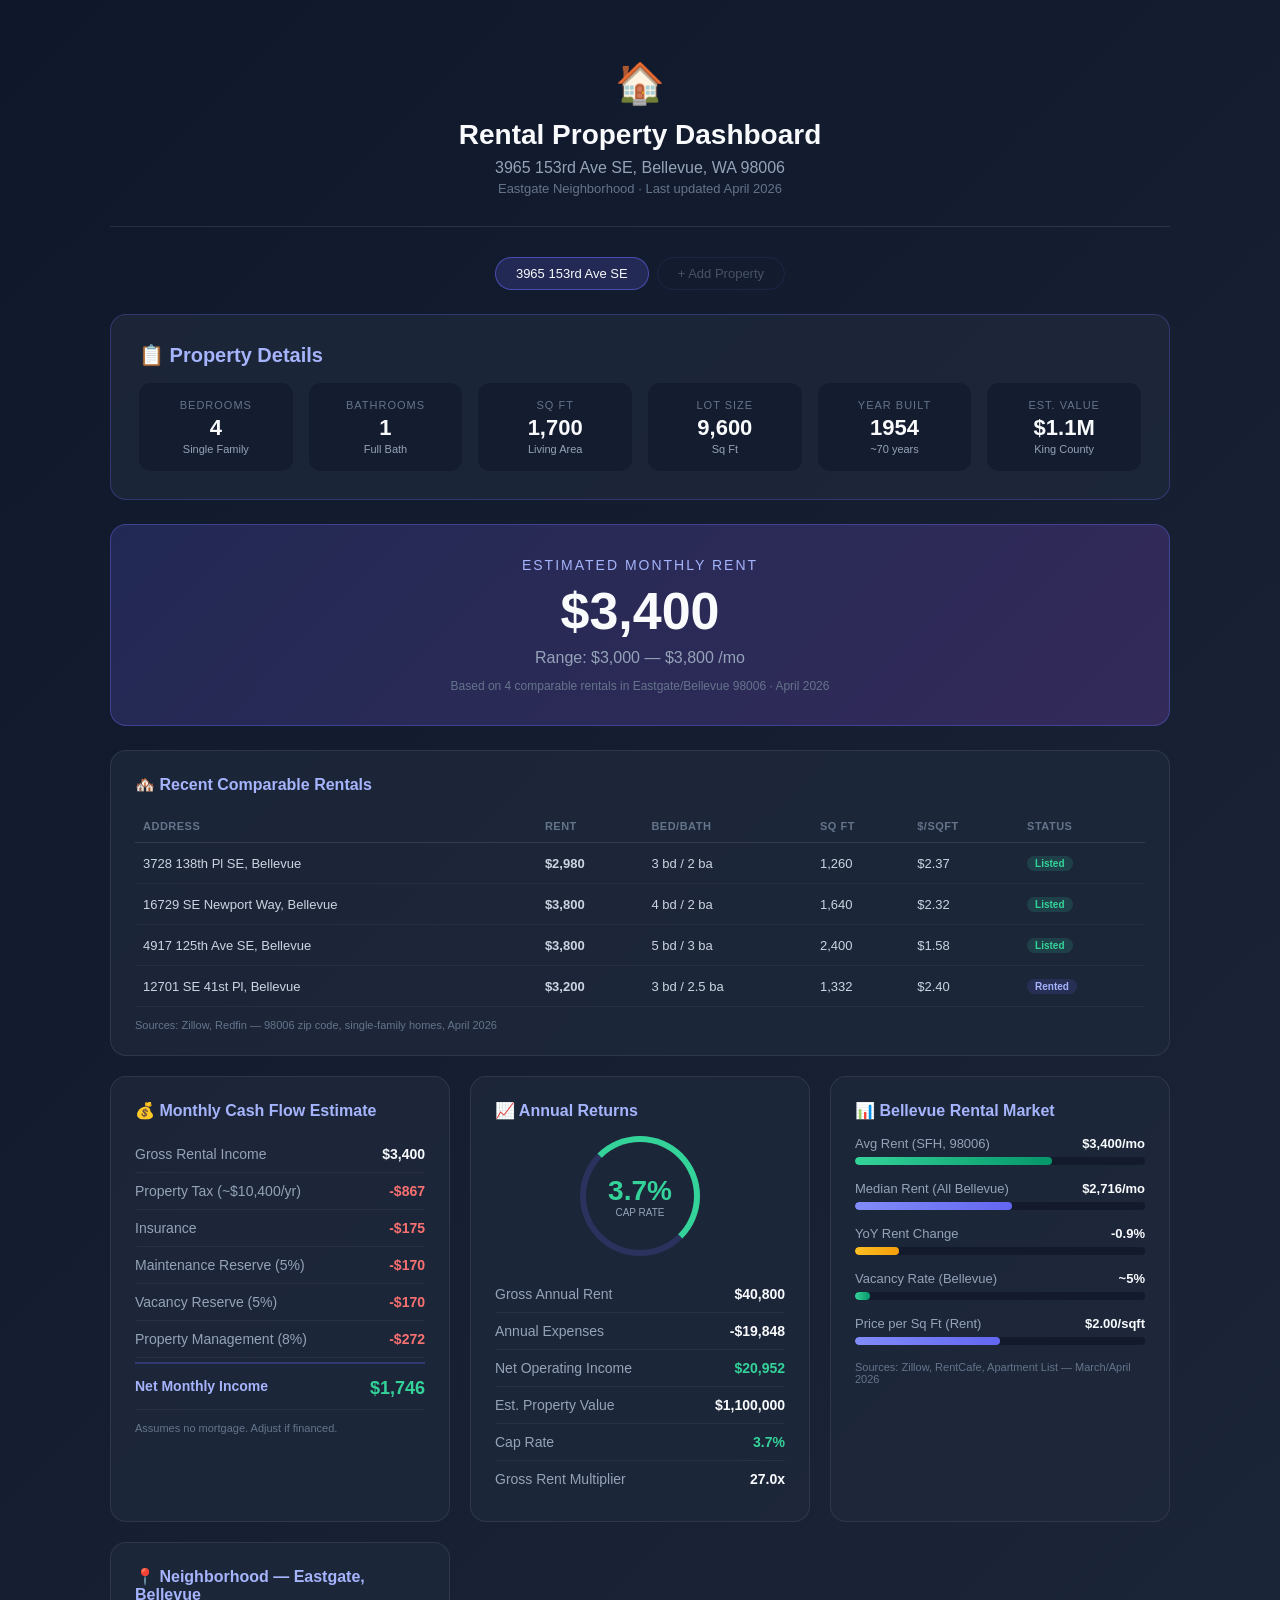
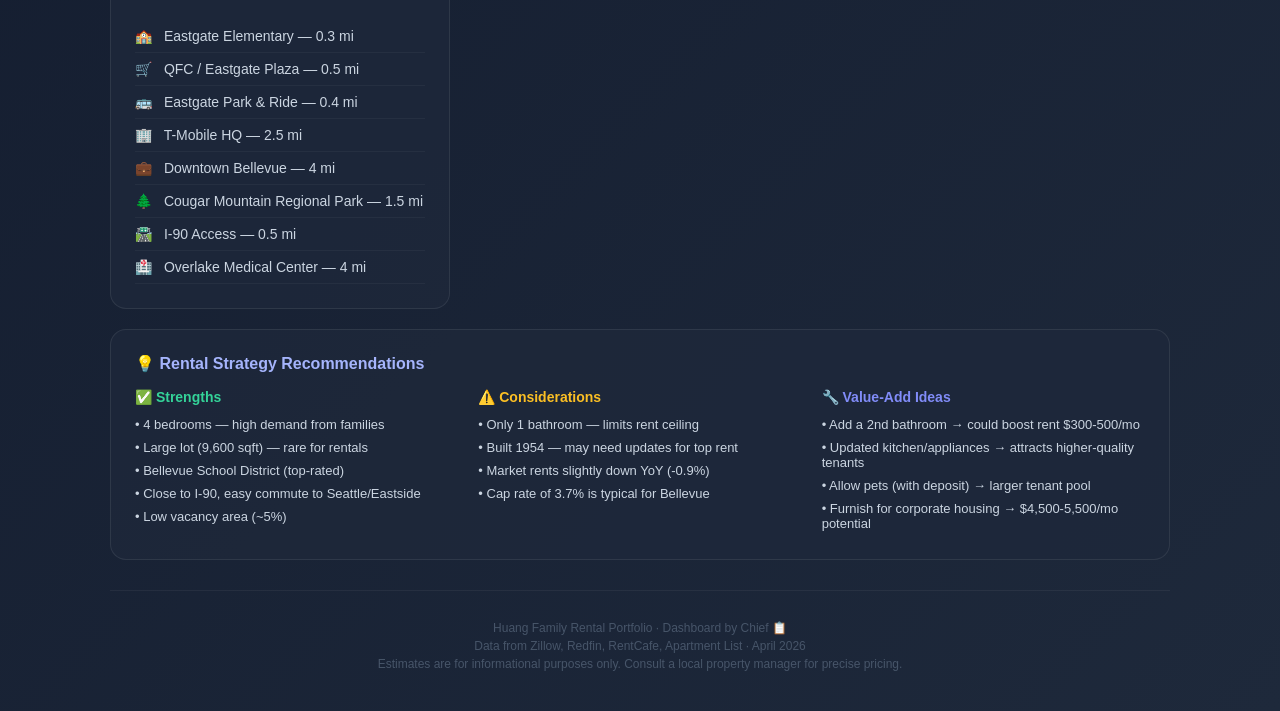
==== rental/index.html @ bbcde054 "Add rental property dashboard for 3965 153rd Ave SE Bellevue" ====
<!DOCTYPE html>
<html lang="en">
<head>
    <meta charset="UTF-8">
    <meta name="viewport" content="width=device-width, initial-scale=1.0">
    <title>Rental Property Dashboard — 3965 153rd Ave SE, Bellevue</title>
    <style>
        * { margin: 0; padding: 0; box-sizing: border-box; }
        body {
            font-family: -apple-system, BlinkMacSystemFont, 'Segoe UI', Roboto, sans-serif;
            background: linear-gradient(135deg, #0f172a 0%, #1e293b 100%);
            color: #e2e8f0;
            min-height: 100vh;
        }
        .container { max-width: 1100px; margin: 0 auto; padding: 20px; }

        /* Header */
        .header {
            text-align: center;
            padding: 40px 20px 30px;
            border-bottom: 1px solid rgba(255,255,255,0.1);
            margin-bottom: 30px;
        }
        .header h1 { font-size: 28px; color: #f8fafc; margin-bottom: 8px; }
        .header .address { font-size: 16px; color: #94a3b8; margin-bottom: 4px; }
        .header .subtitle { font-size: 13px; color: #64748b; }
        .header .emoji-house { font-size: 40px; margin-bottom: 12px; }

        /* Property Details */
        .property-card {
            background: rgba(30, 41, 59, 0.8);
            border: 1px solid rgba(99, 102, 241, 0.3);
            border-radius: 16px;
            padding: 28px;
            margin-bottom: 24px;
        }
        .property-card h2 { font-size: 20px; margin-bottom: 16px; color: #a5b4fc; }
        .prop-grid {
            display: grid;
            grid-template-columns: repeat(auto-fit, minmax(140px, 1fr));
            gap: 16px;
        }
        .prop-item {
            background: rgba(15, 23, 42, 0.6);
            border-radius: 12px;
            padding: 16px;
            text-align: center;
        }
        .prop-item .label { font-size: 11px; color: #64748b; text-transform: uppercase; letter-spacing: 1px; }
        .prop-item .value { font-size: 22px; font-weight: 700; color: #f8fafc; margin-top: 4px; }
        .prop-item .sub { font-size: 11px; color: #94a3b8; margin-top: 2px; }

        /* Rent Estimate */
        .rent-hero {
            background: linear-gradient(135deg, rgba(99, 102, 241, 0.2), rgba(168, 85, 247, 0.2));
            border: 1px solid rgba(99, 102, 241, 0.4);
            border-radius: 16px;
            padding: 32px;
            text-align: center;
            margin-bottom: 24px;
        }
        .rent-hero .est-label { font-size: 14px; color: #a5b4fc; text-transform: uppercase; letter-spacing: 2px; }
        .rent-hero .est-price { font-size: 52px; font-weight: 800; color: #f8fafc; margin: 8px 0; }
        .rent-hero .est-range { font-size: 16px; color: #94a3b8; }
        .rent-hero .est-note { font-size: 12px; color: #64748b; margin-top: 12px; }

        /* Analysis Cards */
        .cards-grid {
            display: grid;
            grid-template-columns: repeat(auto-fit, minmax(320px, 1fr));
            gap: 20px;
            margin-bottom: 24px;
        }
        .card {
            background: rgba(30, 41, 59, 0.8);
            border: 1px solid rgba(255,255,255,0.08);
            border-radius: 16px;
            padding: 24px;
        }
        .card h3 { font-size: 16px; color: #a5b4fc; margin-bottom: 16px; }

        /* Financial Breakdown */
        .fin-row {
            display: flex;
            justify-content: space-between;
            padding: 10px 0;
            border-bottom: 1px solid rgba(255,255,255,0.05);
            font-size: 14px;
        }
        .fin-row:last-child { border-bottom: none; }
        .fin-row .fin-label { color: #94a3b8; }
        .fin-row .fin-value { color: #f8fafc; font-weight: 600; }
        .fin-row.total { border-top: 2px solid rgba(99,102,241,0.3); padding-top: 14px; margin-top: 4px; }
        .fin-row.total .fin-label { color: #a5b4fc; font-weight: 700; }
        .fin-row.total .fin-value { color: #34d399; font-weight: 800; font-size: 18px; }
        .fin-row.negative .fin-value { color: #f87171; }

        /* Comps */
        .comps-table {
            width: 100%;
            border-collapse: collapse;
            font-size: 13px;
        }
        .comps-table th {
            text-align: left;
            padding: 10px 8px;
            color: #64748b;
            font-size: 11px;
            text-transform: uppercase;
            letter-spacing: 0.5px;
            border-bottom: 1px solid rgba(255,255,255,0.1);
        }
        .comps-table td {
            padding: 12px 8px;
            border-bottom: 1px solid rgba(255,255,255,0.04);
            color: #cbd5e1;
        }
        .comps-table tr:hover td { background: rgba(99,102,241,0.05); }
        .comp-price { color: #34d399; font-weight: 700; }
        .comp-address { color: #f8fafc; font-weight: 500; }
        .comp-tag {
            display: inline-block;
            padding: 2px 8px;
            border-radius: 9999px;
            font-size: 10px;
            font-weight: 600;
        }
        .tag-active { background: rgba(52,211,153,0.15); color: #34d399; }
        .tag-rented { background: rgba(99,102,241,0.15); color: #a5b4fc; }

        /* Market Insights */
        .insight-bar {
            margin-bottom: 16px;
        }
        .insight-bar .bar-header {
            display: flex;
            justify-content: space-between;
            font-size: 13px;
            margin-bottom: 6px;
        }
        .insight-bar .bar-header .bar-label { color: #94a3b8; }
        .insight-bar .bar-header .bar-value { color: #f8fafc; font-weight: 600; }
        .bar-track {
            height: 8px;
            background: rgba(15,23,42,0.8);
            border-radius: 4px;
            overflow: hidden;
        }
        .bar-fill {
            height: 100%;
            border-radius: 4px;
            transition: width 1s ease;
        }
        .bar-green { background: linear-gradient(90deg, #34d399, #059669); }
        .bar-blue { background: linear-gradient(90deg, #818cf8, #6366f1); }
        .bar-amber { background: linear-gradient(90deg, #fbbf24, #f59e0b); }

        /* Neighborhood */
        .amenity-list { list-style: none; }
        .amenity-list li {
            padding: 8px 0;
            border-bottom: 1px solid rgba(255,255,255,0.04);
            font-size: 14px;
            color: #cbd5e1;
        }
        .amenity-list li span { margin-right: 8px; }

        /* Footer */
        .footer {
            text-align: center;
            padding: 30px 0 20px;
            font-size: 12px;
            color: #475569;
            border-top: 1px solid rgba(255,255,255,0.05);
            margin-top: 30px;
        }

        /* Property selector for future */
        .property-tabs {
            display: flex;
            gap: 8px;
            justify-content: center;
            margin-bottom: 24px;
            flex-wrap: wrap;
        }
        .prop-tab {
            padding: 8px 20px;
            border-radius: 9999px;
            font-size: 13px;
            cursor: pointer;
            border: 1px solid rgba(99,102,241,0.3);
            background: transparent;
            color: #94a3b8;
            transition: all 0.2s;
        }
        .prop-tab.active {
            background: rgba(99,102,241,0.2);
            color: #f8fafc;
            border-color: rgba(99,102,241,0.6);
        }
        .prop-tab:hover { border-color: rgba(99,102,241,0.5); color: #e2e8f0; }

        /* ROI gauge */
        .roi-circle {
            width: 120px;
            height: 120px;
            border-radius: 50%;
            border: 6px solid rgba(99,102,241,0.2);
            border-top-color: #34d399;
            border-right-color: #34d399;
            display: flex;
            align-items: center;
            justify-content: center;
            flex-direction: column;
            margin: 0 auto 16px;
        }
        .roi-circle .roi-val { font-size: 28px; font-weight: 800; color: #34d399; }
        .roi-circle .roi-label { font-size: 10px; color: #94a3b8; }

        /* Responsive */
        @media (max-width: 640px) {
            .container { padding: 12px; }
            .header h1 { font-size: 22px; }
            .rent-hero .est-price { font-size: 40px; }
            .prop-grid { grid-template-columns: repeat(2, 1fr); }
            .cards-grid { grid-template-columns: 1fr; }
            .comps-table { font-size: 11px; }
            .comps-table th, .comps-table td { padding: 8px 4px; }
        }
    </style>
</head>
<body>

<div class="container">

    <!-- Header -->
    <div class="header">
        <div class="emoji-house">🏠</div>
        <h1>Rental Property Dashboard</h1>
        <div class="address">3965 153rd Ave SE, Bellevue, WA 98006</div>
        <div class="subtitle">Eastgate Neighborhood · Last updated April 2026</div>
    </div>

    <!-- Property Tabs (for future multi-property) -->
    <div class="property-tabs">
        <div class="prop-tab active" onclick="selectProperty(0)">3965 153rd Ave SE</div>
        <div class="prop-tab" style="opacity:0.4; cursor:default;">+ Add Property</div>
    </div>

    <!-- Property Details -->
    <div class="property-card">
        <h2>📋 Property Details</h2>
        <div class="prop-grid">
            <div class="prop-item">
                <div class="label">Bedrooms</div>
                <div class="value">4</div>
                <div class="sub">Single Family</div>
            </div>
            <div class="prop-item">
                <div class="label">Bathrooms</div>
                <div class="value">1</div>
                <div class="sub">Full Bath</div>
            </div>
            <div class="prop-item">
                <div class="label">Sq Ft</div>
                <div class="value">1,700</div>
                <div class="sub">Living Area</div>
            </div>
            <div class="prop-item">
                <div class="label">Lot Size</div>
                <div class="value">9,600</div>
                <div class="sub">Sq Ft</div>
            </div>
            <div class="prop-item">
                <div class="label">Year Built</div>
                <div class="value">1954</div>
                <div class="sub">~70 years</div>
            </div>
            <div class="prop-item">
                <div class="label">Est. Value</div>
                <div class="value">$1.1M</div>
                <div class="sub">King County</div>
            </div>
        </div>
    </div>

    <!-- Rent Estimate -->
    <div class="rent-hero">
        <div class="est-label">Estimated Monthly Rent</div>
        <div class="est-price">$3,400</div>
        <div class="est-range">Range: $3,000 — $3,800 /mo</div>
        <div class="est-note">Based on 4 comparable rentals in Eastgate/Bellevue 98006 · April 2026</div>
    </div>

    <!-- Cards Grid -->
    <div class="cards-grid">

        <!-- Comparable Rentals -->
        <div class="card" style="grid-column: 1 / -1;">
            <h3>🏘️ Recent Comparable Rentals</h3>
            <div style="overflow-x: auto;">
            <table class="comps-table">
                <thead>
                    <tr>
                        <th>Address</th>
                        <th>Rent</th>
                        <th>Bed/Bath</th>
                        <th>Sq Ft</th>
                        <th>$/SqFt</th>
                        <th>Status</th>
                    </tr>
                </thead>
                <tbody>
                    <tr>
                        <td class="comp-address">3728 138th Pl SE, Bellevue</td>
                        <td class="comp-price">$2,980</td>
                        <td>3 bd / 2 ba</td>
                        <td>1,260</td>
                        <td>$2.37</td>
                        <td><span class="comp-tag tag-active">Listed</span></td>
                    </tr>
                    <tr>
                        <td class="comp-address">16729 SE Newport Way, Bellevue</td>
                        <td class="comp-price">$3,800</td>
                        <td>4 bd / 2 ba</td>
                        <td>1,640</td>
                        <td>$2.32</td>
                        <td><span class="comp-tag tag-active">Listed</span></td>
                    </tr>
                    <tr>
                        <td class="comp-address">4917 125th Ave SE, Bellevue</td>
                        <td class="comp-price">$3,800</td>
                        <td>5 bd / 3 ba</td>
                        <td>2,400</td>
                        <td>$1.58</td>
                        <td><span class="comp-tag tag-active">Listed</span></td>
                    </tr>
                    <tr>
                        <td class="comp-address">12701 SE 41st Pl, Bellevue</td>
                        <td class="comp-price">$3,200</td>
                        <td>3 bd / 2.5 ba</td>
                        <td>1,332</td>
                        <td>$2.40</td>
                        <td><span class="comp-tag tag-rented">Rented</span></td>
                    </tr>
                </tbody>
            </table>
            </div>
            <p style="font-size: 11px; color: #64748b; margin-top: 12px;">
                Sources: Zillow, Redfin — 98006 zip code, single-family homes, April 2026
            </p>
        </div>

        <!-- Monthly Cash Flow -->
        <div class="card">
            <h3>💰 Monthly Cash Flow Estimate</h3>
            <div class="fin-row">
                <span class="fin-label">Gross Rental Income</span>
                <span class="fin-value">$3,400</span>
            </div>
            <div class="fin-row negative">
                <span class="fin-label">Property Tax (~$10,400/yr)</span>
                <span class="fin-value">-$867</span>
            </div>
            <div class="fin-row negative">
                <span class="fin-label">Insurance</span>
                <span class="fin-value">-$175</span>
            </div>
            <div class="fin-row negative">
                <span class="fin-label">Maintenance Reserve (5%)</span>
                <span class="fin-value">-$170</span>
            </div>
            <div class="fin-row negative">
                <span class="fin-label">Vacancy Reserve (5%)</span>
                <span class="fin-value">-$170</span>
            </div>
            <div class="fin-row negative">
                <span class="fin-label">Property Management (8%)</span>
                <span class="fin-value">-$272</span>
            </div>
            <div class="fin-row total">
                <span class="fin-label">Net Monthly Income</span>
                <span class="fin-value">$1,746</span>
            </div>
            <p style="font-size: 11px; color: #64748b; margin-top: 12px;">
                Assumes no mortgage. Adjust if financed.
            </p>
        </div>

        <!-- Annual Returns -->
        <div class="card">
            <h3>📈 Annual Returns</h3>
            <div style="text-align: center; margin-bottom: 20px;">
                <div class="roi-circle">
                    <div class="roi-val">3.7%</div>
                    <div class="roi-label">CAP RATE</div>
                </div>
            </div>
            <div class="fin-row">
                <span class="fin-label">Gross Annual Rent</span>
                <span class="fin-value">$40,800</span>
            </div>
            <div class="fin-row">
                <span class="fin-label">Annual Expenses</span>
                <span class="fin-value">-$19,848</span>
            </div>
            <div class="fin-row">
                <span class="fin-label">Net Operating Income</span>
                <span class="fin-value" style="color: #34d399;">$20,952</span>
            </div>
            <div class="fin-row">
                <span class="fin-label">Est. Property Value</span>
                <span class="fin-value">$1,100,000</span>
            </div>
            <div class="fin-row">
                <span class="fin-label">Cap Rate</span>
                <span class="fin-value" style="color: #34d399;">3.7%</span>
            </div>
            <div class="fin-row">
                <span class="fin-label">Gross Rent Multiplier</span>
                <span class="fin-value">27.0x</span>
            </div>
        </div>

        <!-- Market Context -->
        <div class="card">
            <h3>📊 Bellevue Rental Market</h3>
            <div class="insight-bar">
                <div class="bar-header">
                    <span class="bar-label">Avg Rent (SFH, 98006)</span>
                    <span class="bar-value">$3,400/mo</span>
                </div>
                <div class="bar-track"><div class="bar-fill bar-green" style="width: 68%;"></div></div>
            </div>
            <div class="insight-bar">
                <div class="bar-header">
                    <span class="bar-label">Median Rent (All Bellevue)</span>
                    <span class="bar-value">$2,716/mo</span>
                </div>
                <div class="bar-track"><div class="bar-fill bar-blue" style="width: 54%;"></div></div>
            </div>
            <div class="insight-bar">
                <div class="bar-header">
                    <span class="bar-label">YoY Rent Change</span>
                    <span class="bar-value">-0.9%</span>
                </div>
                <div class="bar-track"><div class="bar-fill bar-amber" style="width: 15%;"></div></div>
            </div>
            <div class="insight-bar">
                <div class="bar-header">
                    <span class="bar-label">Vacancy Rate (Bellevue)</span>
                    <span class="bar-value">~5%</span>
                </div>
                <div class="bar-track"><div class="bar-fill bar-green" style="width: 5%;"></div></div>
            </div>
            <div class="insight-bar">
                <div class="bar-header">
                    <span class="bar-label">Price per Sq Ft (Rent)</span>
                    <span class="bar-value">$2.00/sqft</span>
                </div>
                <div class="bar-track"><div class="bar-fill bar-blue" style="width: 50%;"></div></div>
            </div>
            <p style="font-size: 11px; color: #64748b; margin-top: 12px;">
                Sources: Zillow, RentCafe, Apartment List — March/April 2026
            </p>
        </div>

        <!-- Neighborhood -->
        <div class="card">
            <h3>📍 Neighborhood — Eastgate, Bellevue</h3>
            <ul class="amenity-list">
                <li><span>🏫</span> Eastgate Elementary — 0.3 mi</li>
                <li><span>🛒</span> QFC / Eastgate Plaza — 0.5 mi</li>
                <li><span>🚌</span> Eastgate Park & Ride — 0.4 mi</li>
                <li><span>🏢</span> T-Mobile HQ — 2.5 mi</li>
                <li><span>💼</span> Downtown Bellevue — 4 mi</li>
                <li><span>🌲</span> Cougar Mountain Regional Park — 1.5 mi</li>
                <li><span>🛣️</span> I-90 Access — 0.5 mi</li>
                <li><span>🏥</span> Overlake Medical Center — 4 mi</li>
            </ul>
        </div>

        <!-- Rental Strategy -->
        <div class="card" style="grid-column: 1 / -1;">
            <h3>💡 Rental Strategy Recommendations</h3>
            <div style="display: grid; grid-template-columns: repeat(auto-fit, minmax(280px, 1fr)); gap: 20px;">
                <div>
                    <h4 style="color: #34d399; font-size: 14px; margin-bottom: 8px;">✅ Strengths</h4>
                    <ul style="list-style: none; font-size: 13px; color: #cbd5e1;">
                        <li style="padding: 4px 0;">• 4 bedrooms — high demand from families</li>
                        <li style="padding: 4px 0;">• Large lot (9,600 sqft) — rare for rentals</li>
                        <li style="padding: 4px 0;">• Bellevue School District (top-rated)</li>
                        <li style="padding: 4px 0;">• Close to I-90, easy commute to Seattle/Eastside</li>
                        <li style="padding: 4px 0;">• Low vacancy area (~5%)</li>
                    </ul>
                </div>
                <div>
                    <h4 style="color: #fbbf24; font-size: 14px; margin-bottom: 8px;">⚠️ Considerations</h4>
                    <ul style="list-style: none; font-size: 13px; color: #cbd5e1;">
                        <li style="padding: 4px 0;">• Only 1 bathroom — limits rent ceiling</li>
                        <li style="padding: 4px 0;">• Built 1954 — may need updates for top rent</li>
                        <li style="padding: 4px 0;">• Market rents slightly down YoY (-0.9%)</li>
                        <li style="padding: 4px 0;">• Cap rate of 3.7% is typical for Bellevue</li>
                    </ul>
                </div>
                <div>
                    <h4 style="color: #818cf8; font-size: 14px; margin-bottom: 8px;">🔧 Value-Add Ideas</h4>
                    <ul style="list-style: none; font-size: 13px; color: #cbd5e1;">
                        <li style="padding: 4px 0;">• Add a 2nd bathroom → could boost rent $300-500/mo</li>
                        <li style="padding: 4px 0;">• Updated kitchen/appliances → attracts higher-quality tenants</li>
                        <li style="padding: 4px 0;">• Allow pets (with deposit) → larger tenant pool</li>
                        <li style="padding: 4px 0;">• Furnish for corporate housing → $4,500-5,500/mo potential</li>
                    </ul>
                </div>
            </div>
        </div>

    </div>

    <!-- Footer -->
    <div class="footer">
        <p>Huang Family Rental Portfolio · Dashboard by Chief 📋</p>
        <p style="margin-top: 4px;">Data from Zillow, Redfin, RentCafe, Apartment List · April 2026</p>
        <p style="margin-top: 4px;">Estimates are for informational purposes only. Consult a local property manager for precise pricing.</p>
    </div>

</div>

<script>
    function selectProperty(idx) {
        document.querySelectorAll('.prop-tab').forEach((t, i) => {
            t.classList.toggle('active', i === idx);
        });
    }

    // Animate bars on load
    window.addEventListener('load', () => {
        document.querySelectorAll('.bar-fill').forEach(bar => {
            const w = bar.style.width;
            bar.style.width = '0%';
            setTimeout(() => { bar.style.width = w; }, 200);
        });
    });
</script>

</body>
</html>
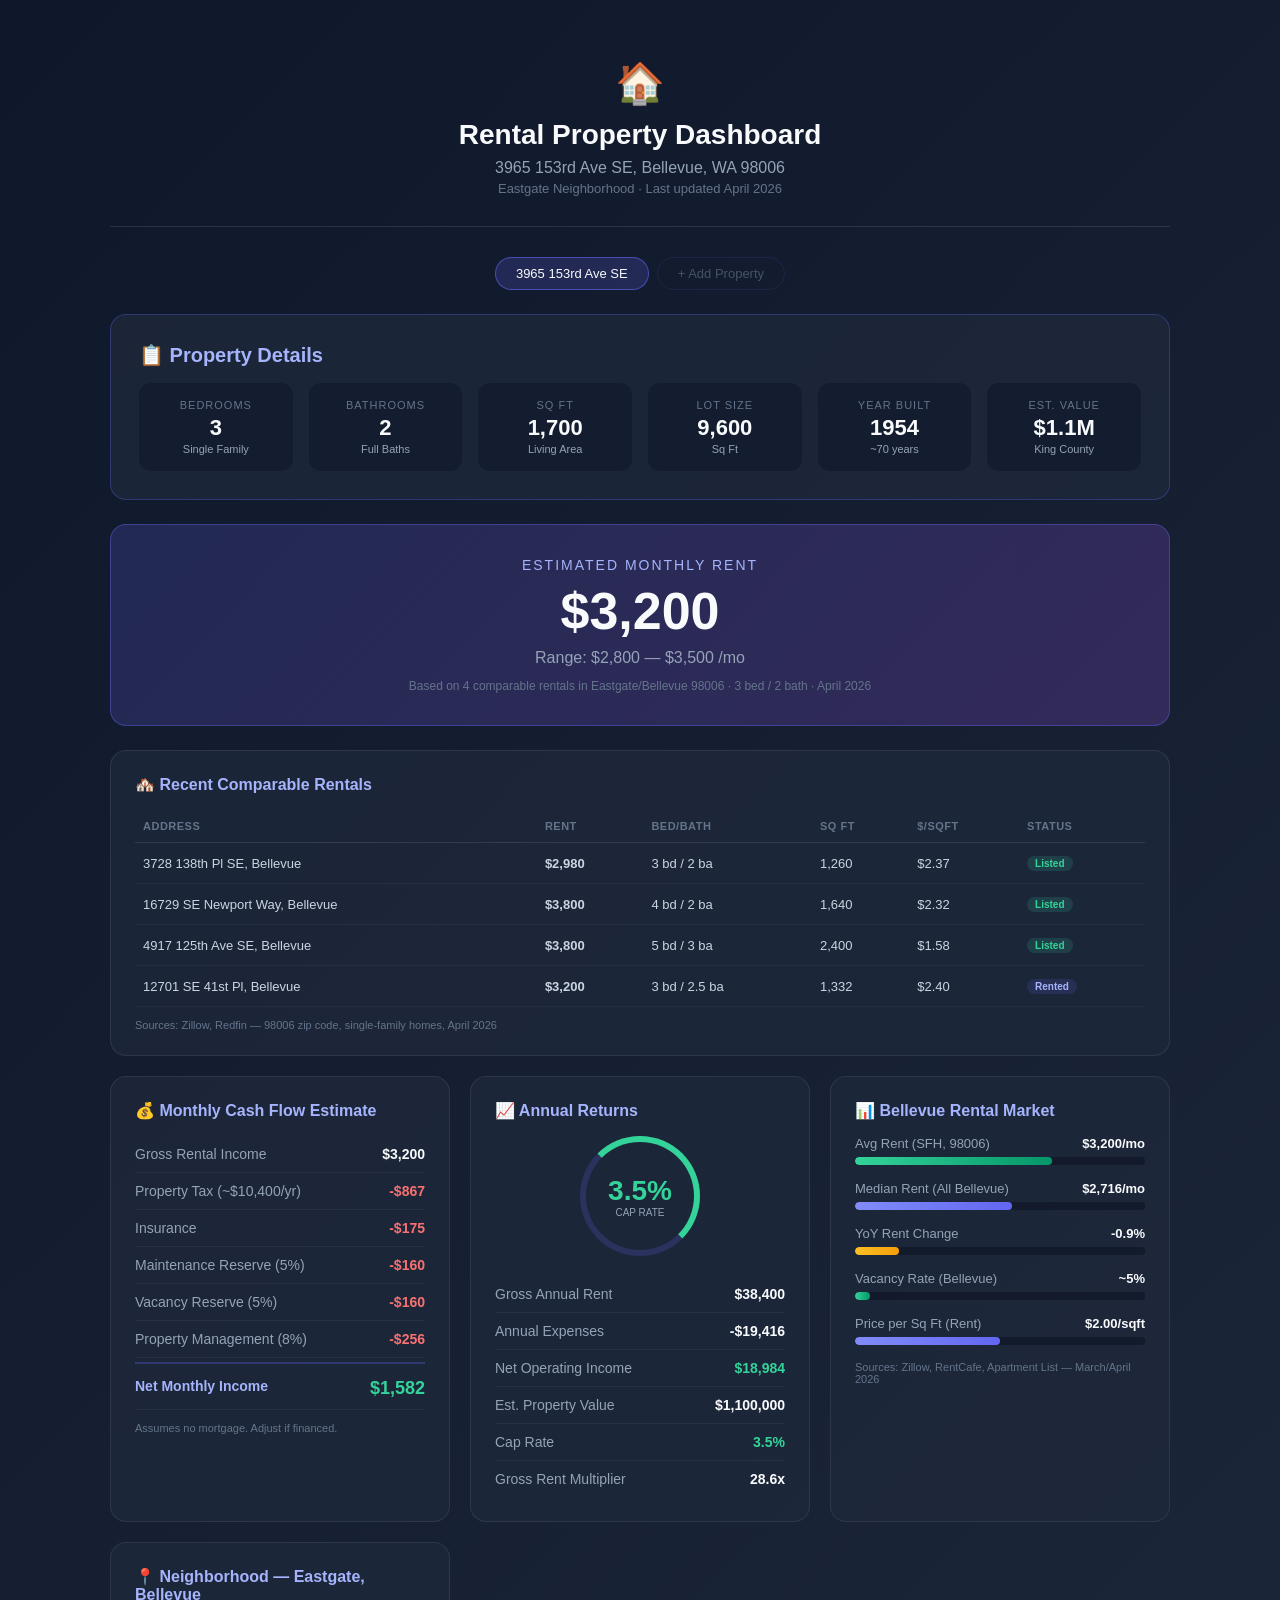
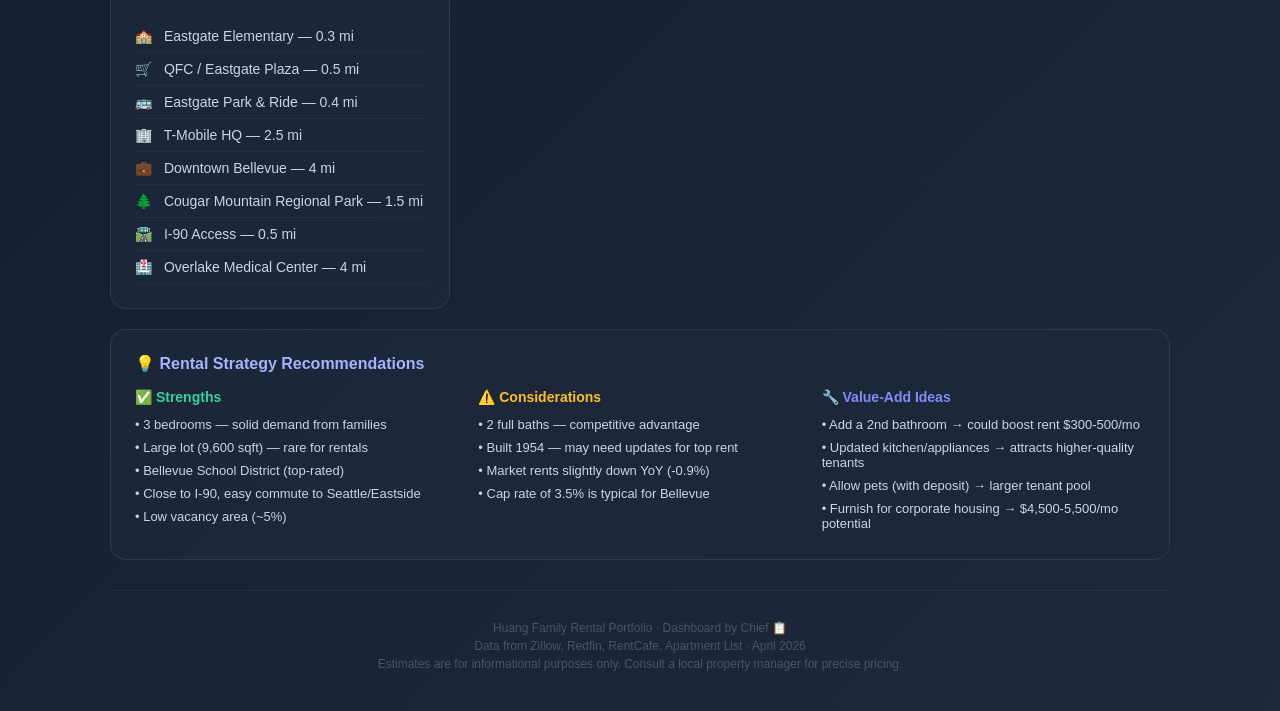
==== commit acb4fb73: "Fix rental dashboard: 3bd/2ba, updated financials" ====
--- a/rental/index.html
+++ b/rental/index.html
@@ -253,13 +253,13 @@
         <div class="prop-grid">
             <div class="prop-item">
                 <div class="label">Bedrooms</div>
-                <div class="value">4</div>
+                <div class="value">3</div>
                 <div class="sub">Single Family</div>
             </div>
             <div class="prop-item">
                 <div class="label">Bathrooms</div>
-                <div class="value">1</div>
-                <div class="sub">Full Bath</div>
+                <div class="value">2</div>
+                <div class="sub">Full Baths</div>
             </div>
             <div class="prop-item">
                 <div class="label">Sq Ft</div>
@@ -287,9 +287,9 @@
     <!-- Rent Estimate -->
     <div class="rent-hero">
         <div class="est-label">Estimated Monthly Rent</div>
-        <div class="est-price">$3,400</div>
-        <div class="est-range">Range: $3,000 — $3,800 /mo</div>
-        <div class="est-note">Based on 4 comparable rentals in Eastgate/Bellevue 98006 · April 2026</div>
+        <div class="est-price">$3,200</div>
+        <div class="est-range">Range: $2,800 — $3,500 /mo</div>
+        <div class="est-note">Based on 4 comparable rentals in Eastgate/Bellevue 98006 · 3 bed / 2 bath · April 2026</div>
     </div>
 
     <!-- Cards Grid -->
@@ -356,7 +356,7 @@
             <h3>💰 Monthly Cash Flow Estimate</h3>
             <div class="fin-row">
                 <span class="fin-label">Gross Rental Income</span>
-                <span class="fin-value">$3,400</span>
+                <span class="fin-value">$3,200</span>
             </div>
             <div class="fin-row negative">
                 <span class="fin-label">Property Tax (~$10,400/yr)</span>
@@ -368,19 +368,19 @@
             </div>
             <div class="fin-row negative">
                 <span class="fin-label">Maintenance Reserve (5%)</span>
-                <span class="fin-value">-$170</span>
+                <span class="fin-value">-$160</span>
             </div>
             <div class="fin-row negative">
                 <span class="fin-label">Vacancy Reserve (5%)</span>
-                <span class="fin-value">-$170</span>
+                <span class="fin-value">-$160</span>
             </div>
             <div class="fin-row negative">
                 <span class="fin-label">Property Management (8%)</span>
-                <span class="fin-value">-$272</span>
+                <span class="fin-value">-$256</span>
             </div>
             <div class="fin-row total">
                 <span class="fin-label">Net Monthly Income</span>
-                <span class="fin-value">$1,746</span>
+                <span class="fin-value">$1,582</span>
             </div>
             <p style="font-size: 11px; color: #64748b; margin-top: 12px;">
                 Assumes no mortgage. Adjust if financed.
@@ -392,21 +392,21 @@
             <h3>📈 Annual Returns</h3>
             <div style="text-align: center; margin-bottom: 20px;">
                 <div class="roi-circle">
-                    <div class="roi-val">3.7%</div>
+                    <div class="roi-val">3.5%</div>
                     <div class="roi-label">CAP RATE</div>
                 </div>
             </div>
             <div class="fin-row">
                 <span class="fin-label">Gross Annual Rent</span>
-                <span class="fin-value">$40,800</span>
+                <span class="fin-value">$38,400</span>
             </div>
             <div class="fin-row">
                 <span class="fin-label">Annual Expenses</span>
-                <span class="fin-value">-$19,848</span>
+                <span class="fin-value">-$19,416</span>
             </div>
             <div class="fin-row">
                 <span class="fin-label">Net Operating Income</span>
-                <span class="fin-value" style="color: #34d399;">$20,952</span>
+                <span class="fin-value" style="color: #34d399;">$18,984</span>
             </div>
             <div class="fin-row">
                 <span class="fin-label">Est. Property Value</span>
@@ -414,11 +414,11 @@
             </div>
             <div class="fin-row">
                 <span class="fin-label">Cap Rate</span>
-                <span class="fin-value" style="color: #34d399;">3.7%</span>
+                <span class="fin-value" style="color: #34d399;">3.5%</span>
             </div>
             <div class="fin-row">
                 <span class="fin-label">Gross Rent Multiplier</span>
-                <span class="fin-value">27.0x</span>
+                <span class="fin-value">28.6x</span>
             </div>
         </div>
 
@@ -428,7 +428,7 @@
             <div class="insight-bar">
                 <div class="bar-header">
                     <span class="bar-label">Avg Rent (SFH, 98006)</span>
-                    <span class="bar-value">$3,400/mo</span>
+                    <span class="bar-value">$3,200/mo</span>
                 </div>
                 <div class="bar-track"><div class="bar-fill bar-green" style="width: 68%;"></div></div>
             </div>
@@ -487,7 +487,7 @@
                 <div>
                     <h4 style="color: #34d399; font-size: 14px; margin-bottom: 8px;">✅ Strengths</h4>
                     <ul style="list-style: none; font-size: 13px; color: #cbd5e1;">
-                        <li style="padding: 4px 0;">• 4 bedrooms — high demand from families</li>
+                        <li style="padding: 4px 0;">• 3 bedrooms — solid demand from families</li>
                         <li style="padding: 4px 0;">• Large lot (9,600 sqft) — rare for rentals</li>
                         <li style="padding: 4px 0;">• Bellevue School District (top-rated)</li>
                         <li style="padding: 4px 0;">• Close to I-90, easy commute to Seattle/Eastside</li>
@@ -497,10 +497,10 @@
                 <div>
                     <h4 style="color: #fbbf24; font-size: 14px; margin-bottom: 8px;">⚠️ Considerations</h4>
                     <ul style="list-style: none; font-size: 13px; color: #cbd5e1;">
-                        <li style="padding: 4px 0;">• Only 1 bathroom — limits rent ceiling</li>
+                        <li style="padding: 4px 0;">• 2 full baths — competitive advantage</li>
                         <li style="padding: 4px 0;">• Built 1954 — may need updates for top rent</li>
                         <li style="padding: 4px 0;">• Market rents slightly down YoY (-0.9%)</li>
-                        <li style="padding: 4px 0;">• Cap rate of 3.7% is typical for Bellevue</li>
+                        <li style="padding: 4px 0;">• Cap rate of 3.5% is typical for Bellevue</li>
                     </ul>
                 </div>
                 <div>
